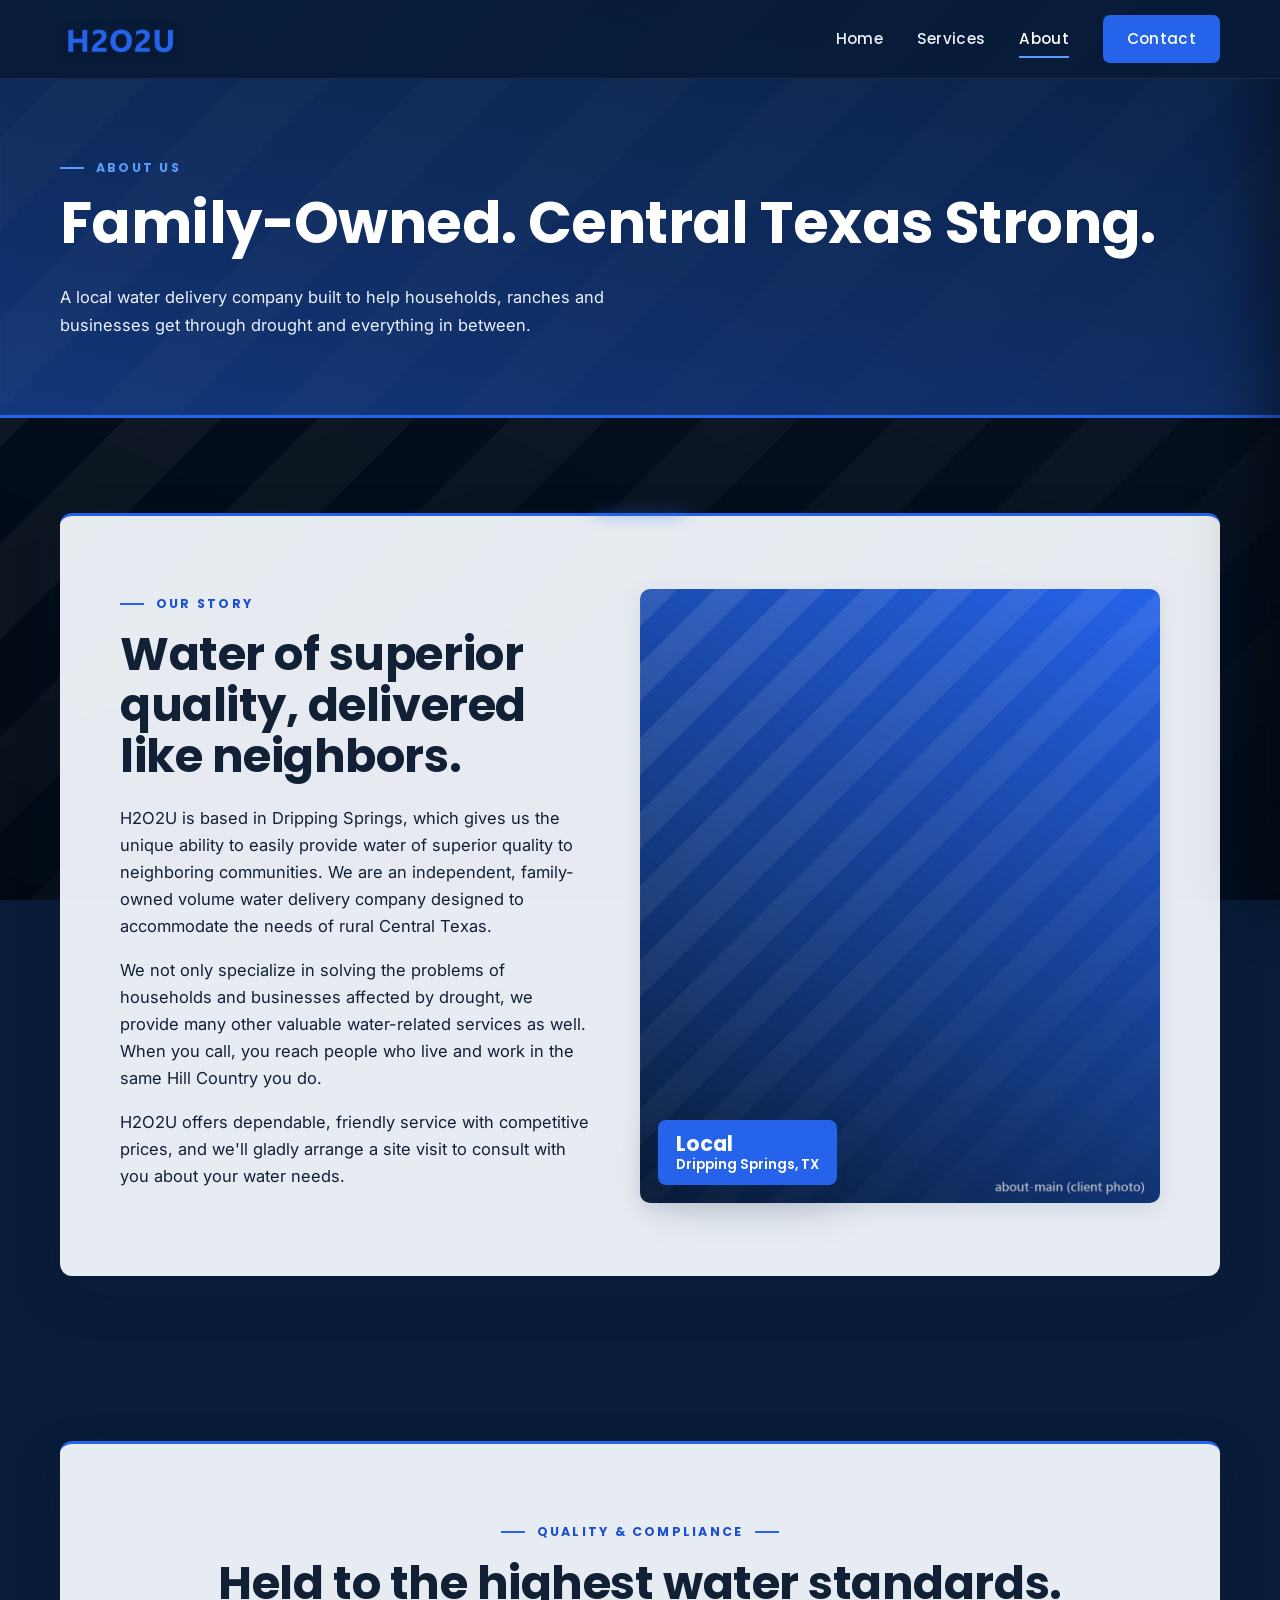
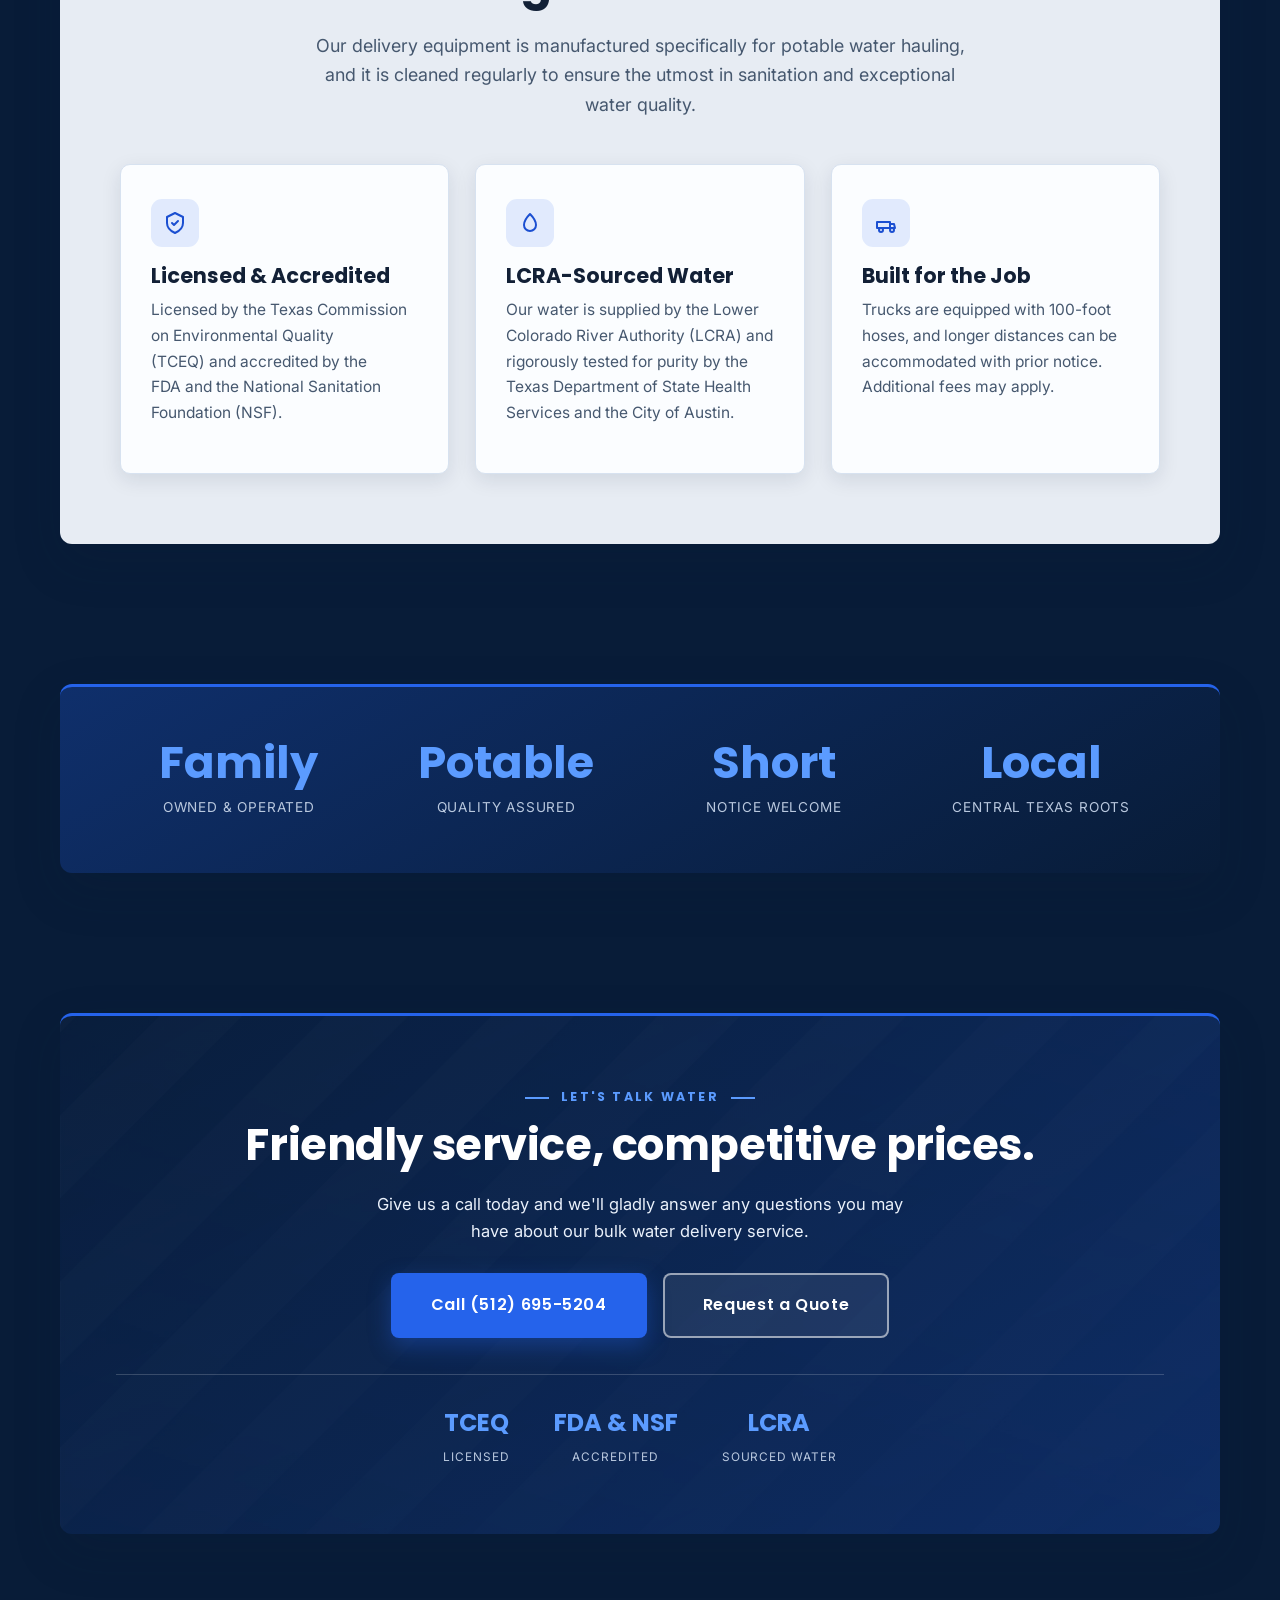
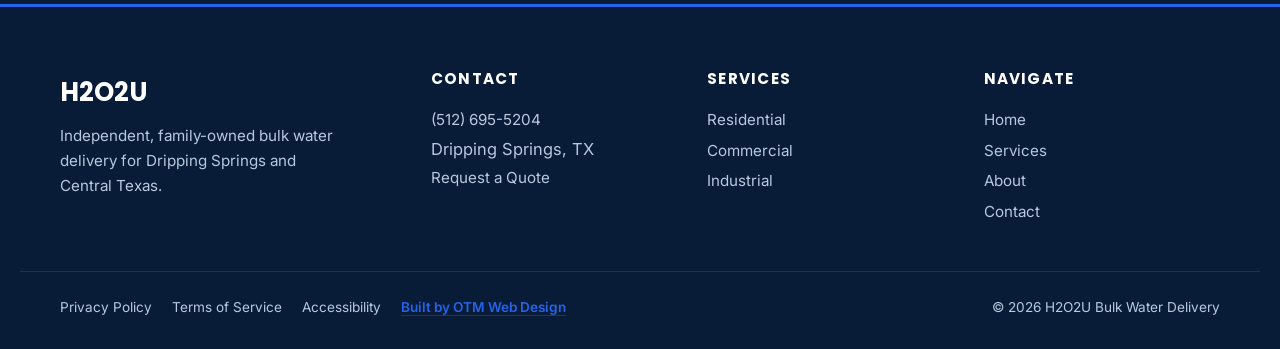
==== about.html @ 33424f6a "Initial H2O2U bulk water delivery demo site Co-Authored-By: Claude Opus 4.8 <noreply@anthropic.com>" ====
<!DOCTYPE html>
<html lang="en">
<head>
  <meta charset="UTF-8">
  <meta name="viewport" content="width=device-width, initial-scale=1.0">

  <title>About H2O2U | Family-Owned Water Delivery, Central TX</title>
  <meta name="description" content="H2O2U is an independent, family-owned bulk water delivery company in Dripping Springs, TX. TCEQ-licensed, FDA and NSF accredited, with LCRA-sourced potable water.">
  <link rel="canonical" href="https://h2o2u.net/about.html">

  <link rel="preconnect" href="https://fonts.googleapis.com">
  <link rel="preconnect" href="https://fonts.gstatic.com" crossorigin>
  <link href="https://fonts.googleapis.com/css2?family=Poppins:wght@500;600;700&family=Inter:wght@400;500;600&display=swap" rel="stylesheet">
  <link rel="icon" type="image/png" href="assets/favicon.png">

  <meta property="og:type" content="website">
  <meta property="og:site_name" content="H2O2U Bulk Water Delivery">
  <meta property="og:title" content="About H2O2U | Family-Owned Water Delivery, Central TX">
  <meta property="og:description" content="Independent, family-owned bulk water delivery in Dripping Springs. TCEQ-licensed, FDA and NSF accredited, LCRA-sourced potable water.">
  <meta property="og:url" content="https://h2o2u.net/about.html">
  <meta property="og:image" content="https://h2o2u.net/assets/og-image.jpg">
  <meta name="twitter:card" content="summary_large_image">
  <meta name="twitter:title" content="About H2O2U | Family-Owned Water Delivery, Central TX">
  <meta name="twitter:description" content="Independent, family-owned bulk water delivery in Dripping Springs, TX.">
  <meta name="twitter:image" content="https://h2o2u.net/assets/og-image.jpg">

  <link rel="stylesheet" href="styles.css">
</head>
<body data-page="about">

  <nav class="nav">
    <div class="nav-inner">
      <a class="brand" href="index.html" aria-label="H2O2U home">
        <img src="assets/logo.png" alt="H2O2U Bulk Water Delivery">
      </a>
      <div class="nav-links">
        <a href="index.html" data-nav="home">Home</a>
        <a href="services.html" data-nav="services">Services</a>
        <a href="about.html" data-nav="about">About</a>
        <a class="nav-cta" href="book.html">Contact</a>
      </div>
      <button class="hamburger" aria-label="Open menu" aria-expanded="false">
        <span></span><span></span><span></span>
      </button>
    </div>
  </nav>
  <div class="nav-backdrop"></div>
  <aside class="mobile-menu" aria-label="Mobile navigation">
    <a href="index.html" data-nav="home">Home</a>
    <a href="services.html" data-nav="services">Services</a>
    <a href="about.html" data-nav="about">About</a>
    <a class="btn btn-primary" href="book.html">Contact</a>
  </aside>

  <header class="page-hero page-hero--about">
    <div class="container">
      <span class="eyebrow">About Us</span>
      <h1>Family-Owned. Central Texas Strong.</h1>
      <p>A local water delivery company built to help households, ranches and businesses get through drought and everything in between.</p>
    </div>
  </header>

  <section class="section">
    <div class="container">
      <div class="frame has-tab">
        <div class="intro-grid">
          <div>
            <span class="eyebrow">Our Story</span>
            <h2>Water of superior quality, delivered like neighbors.</h2>
            <p>H2O2U is based in Dripping Springs, which gives us the unique ability to easily provide water of superior quality to neighboring communities. We are an independent, family-owned volume water delivery company designed to accommodate the needs of rural Central Texas.</p>
            <p>We not only specialize in solving the problems of households and businesses affected by drought, we provide many other valuable water-related services as well. When you call, you reach people who live and work in the same Hill Country you do.</p>
            <p>H2O2U offers dependable, friendly service with competitive prices, and we'll gladly arrange a site visit to consult with you about your water needs.</p>
          </div>
          <div class="intro-media">
            <img src="assets/about-main.jpg" alt="H2O2U bulk water delivery truck">
            <div class="intro-badge"><strong>Local</strong>Dripping Springs, TX</div>
          </div>
        </div>
      </div>
    </div>
  </section>

  <!-- CREDENTIALS -->
  <section class="section-sm">
    <div class="container">
      <div class="frame">
        <div class="section-head center">
          <span class="eyebrow center">Quality &amp; Compliance</span>
          <h2>Held to the highest water standards.</h2>
          <p class="lede" style="margin:0 auto;">Our delivery equipment is manufactured specifically for potable water hauling, and it is cleaned regularly to ensure the utmost in sanitation and exceptional water quality.</p>
        </div>
        <div class="svc-grid">
          <div class="svc-card">
            <div class="svc-icon" aria-hidden="true"><svg viewBox="0 0 24 24" fill="none" stroke-width="2" stroke-linecap="round" stroke-linejoin="round"><path d="M12 2l8 4v6c0 5-3.5 8-8 10-4.5-2-8-5-8-10V6z"/><path d="M9 12l2 2 4-4"/></svg></div>
            <h3>Licensed &amp; Accredited</h3>
            <p>Licensed by the Texas Commission on Environmental Quality (TCEQ) and accredited by the FDA and the National Sanitation Foundation (NSF).</p>
          </div>
          <div class="svc-card">
            <div class="svc-icon" aria-hidden="true"><svg viewBox="0 0 24 24" fill="none" stroke-width="2" stroke-linecap="round" stroke-linejoin="round"><path d="M12 3s6 6 6 11a6 6 0 0 1-12 0c0-5 6-11 6-11z"/></svg></div>
            <h3>LCRA-Sourced Water</h3>
            <p>Our water is supplied by the Lower Colorado River Authority (LCRA) and rigorously tested for purity by the Texas Department of State Health Services and the City of Austin.</p>
          </div>
          <div class="svc-card">
            <div class="svc-icon" aria-hidden="true"><svg viewBox="0 0 24 24" fill="none" stroke-width="2" stroke-linecap="round" stroke-linejoin="round"><path d="M3 17h13v-6H3z"/><path d="M16 13h4l1 4h-5z"/><circle cx="7" cy="19" r="2"/><circle cx="18" cy="19" r="2"/></svg></div>
            <h3>Built for the Job</h3>
            <p>Trucks are equipped with 100-foot hoses, and longer distances can be accommodated with prior notice. Additional fees may apply.</p>
          </div>
        </div>
      </div>
    </div>
  </section>

  <!-- VALUES / STATS -->
  <section class="section-sm">
    <div class="container">
      <div class="stats-frame">
        <div class="stats-grid">
          <div class="stat"><div class="num">Family</div><div class="label">Owned &amp; Operated</div></div>
          <div class="stat"><div class="num">Potable</div><div class="label">Quality Assured</div></div>
          <div class="stat"><div class="num">Short</div><div class="label">Notice Welcome</div></div>
          <div class="stat"><div class="num">Local</div><div class="label">Central Texas Roots</div></div>
        </div>
      </div>
    </div>
  </section>

  <!-- CTA -->
  <section class="section-sm">
    <div class="container">
      <div class="cta-frame">
        <span class="eyebrow center">Let's Talk Water</span>
        <h2>Friendly service, competitive prices.</h2>
        <p>Give us a call today and we'll gladly answer any questions you may have about our bulk water delivery service.</p>
        <div class="cta-actions">
          <a class="btn btn-primary btn-lg" href="tel:+15126955204">Call (512) 695-5204</a>
          <a class="btn btn-ghost-light btn-lg" href="book.html">Request a Quote</a>
        </div>
        <div class="cta-trust">
          <div class="ti"><b>TCEQ</b><span>Licensed</span></div>
          <div class="ti"><b>FDA &amp; NSF</b><span>Accredited</span></div>
          <div class="ti"><b>LCRA</b><span>Sourced Water</span></div>
        </div>
      </div>
    </div>
  </section>

  <footer class="footer">
    <div class="container">
      <div class="footer-grid">
        <div class="footer-brand">
          <div class="fmark">H2O2U</div>
          <p>Independent, family-owned bulk water delivery for Dripping Springs and Central Texas.</p>
        </div>
        <div>
          <h4>Contact</h4>
          <ul>
            <li><a href="tel:+15126955204">(512) 695-5204</a></li>
            <li>Dripping Springs, TX</li>
            <li><a href="book.html">Request a Quote</a></li>
          </ul>
        </div>
        <div>
          <h4>Services</h4>
          <ul>
            <li><a href="services.html">Residential</a></li>
            <li><a href="services.html">Commercial</a></li>
            <li><a href="services.html">Industrial</a></li>
          </ul>
        </div>
        <div>
          <h4>Navigate</h4>
          <ul>
            <li><a href="index.html">Home</a></li>
            <li><a href="services.html">Services</a></li>
            <li><a href="about.html">About</a></li>
            <li><a href="book.html">Contact</a></li>
          </ul>
        </div>
      </div>
    </div>
    <div class="footer-bottom">
      <div class="footer-legal">
        <a href="privacy.html">Privacy Policy</a>
        <a href="terms.html">Terms of Service</a>
        <a href="accessibility.html">Accessibility</a>
        <a href="https://otm-designs.com" target="_blank" rel="noopener">Built by OTM Web Design</a>
      </div>
      <div>&copy; 2026 H2O2U Bulk Water Delivery</div>
    </div>
  </footer>

  <a class="call-bar" href="tel:+15126955204">Call Now &middot; (512) 695-5204</a>

  <script src="script.js"></script>
</body>
</html>
---- styles.css ----
/* ============================================================
   H2O2U Bulk Water Delivery. OTM background build (cool-light)
   Dark atmospheric water background + porcelain floating frames
   ============================================================ */

:root {
  /* Dark / cool tones */
  --navy-deep: #081c38;
  --navy: #0f2f6b;
  --navy-mid: #14387a;

  /* Accent (water blue) */
  --accent: #2563eb;
  --accent-deep: #1b4fd1;   /* for small elements on light frames */
  --accent-bright: #5b9bff; /* for dark zones */
  --accent-rgb: 37, 99, 235;

  /* Cool-light frames */
  --porcelain: #f4f8fd;
  --mist: #e9f0f9;
  --card: #ffffff;
  --card-2: #fbfdff;

  /* Ink */
  --ink: #122036;
  --ink-soft: #46586f;
  --ink-faint: #6c7d94;
  --line: #d7e2f0;
  --on-dark: #eaf1fb;
  --on-dark-soft: #b9c8de;

  --shadow-soft: 0 6px 20px rgba(8, 28, 56, 0.10);
  --shadow-lift: 0 18px 48px rgba(8, 28, 56, 0.20);

  --maxw: 1240px;
  --radius: 12px;

  --font-display: 'Poppins', system-ui, sans-serif;
  --font-body: 'Inter', system-ui, sans-serif;
}

/* ---------- reset ---------- */
*, *::before, *::after { box-sizing: border-box; }
html { scroll-behavior: smooth; -webkit-text-size-adjust: 100%; }
body {
  margin: 0;
  font-family: var(--font-body);
  font-size: 16.5px;
  line-height: 1.65;
  color: var(--ink);
  background: var(--navy-deep);
  overflow-x: hidden;
}
body.nav-open { overflow: hidden; }

/* Locked atmospheric background */
body::before {
  content: "";
  position: fixed;
  inset: 0;
  background-image: url('assets/body-bg.jpg');
  background-size: cover;
  background-position: center;
  filter: brightness(0.62);
  z-index: -1;
}

img { max-width: 100%; display: block; }
a { color: inherit; text-decoration: none; }

h1, h2, h3, h4 {
  font-family: var(--font-display);
  font-weight: 700;
  line-height: 1.1;
  margin: 0 0 .5em;
  text-wrap: balance;
}
h1 { font-size: clamp(2.2rem, 5vw, 3.6rem); letter-spacing: -0.01em; }
h2 { font-size: clamp(1.9rem, 3.8vw, 2.9rem); letter-spacing: -0.01em; }
h3 { font-size: 1.3rem; }
p { margin: 0 0 1rem; text-wrap: pretty; }

/* ---------- layout helpers ---------- */
.container {
  width: 100%;
  max-width: var(--maxw);
  margin: 0 auto;
  padding: 0 40px;
}
.section { padding: 95px 0; }
.section-sm { padding: 70px 0; }

/* Floating cool-light frame */
.frame {
  position: relative;
  background: rgba(244, 248, 253, 0.95);
  border-radius: var(--radius);
  box-shadow: var(--shadow-lift);
  border-top: 3px solid var(--accent);
  padding: 70px 60px;
}
.frame::after { /* center accent tab (used on inner-page first frame) */
  content: none;
}
.frame.has-tab::after {
  content: "";
  position: absolute;
  top: -3px; left: 50%;
  transform: translateX(-50%);
  width: 90px; height: 3px;
  background: var(--accent);
  box-shadow: 0 0 14px rgba(var(--accent-rgb), 0.8);
  border-radius: 0 0 3px 3px;
}

/* ---------- eyebrow ---------- */
.eyebrow {
  display: inline-flex;
  align-items: center;
  gap: 12px;
  font-family: var(--font-display);
  font-weight: 700;
  font-size: 0.78rem;
  letter-spacing: 0.18em;
  text-transform: uppercase;
  color: var(--accent-deep);
  margin: 0 0 14px;
}
.eyebrow::before { content: ""; width: 24px; height: 2px; background: var(--accent); }
.eyebrow.center { justify-content: center; }
.eyebrow.center::after { content: ""; width: 24px; height: 2px; background: var(--accent); }

.section-head { margin-bottom: 44px; }
.section-head.center { text-align: center; }
.lede { font-size: 1.12rem; color: var(--ink-soft); max-width: 60ch; }

/* ---------- buttons ---------- */
.btn {
  display: inline-flex;
  align-items: center;
  justify-content: center;
  gap: 10px;
  font-family: var(--font-display);
  font-weight: 600;
  font-size: 0.95rem;
  letter-spacing: 0.04em;
  padding: 15px 30px;
  border-radius: 8px;
  border: 2px solid transparent;
  cursor: pointer;
  transition: transform .2s ease, background .2s ease, color .2s ease, box-shadow .2s ease, border-color .2s ease;
}
.btn-primary { background: var(--accent); color: #fff; box-shadow: 0 8px 22px rgba(var(--accent-rgb), 0.35); }
.btn-primary:hover { background: var(--accent-deep); transform: translateY(-2px); box-shadow: 0 12px 28px rgba(var(--accent-rgb), 0.45); }
.btn-outline { background: transparent; color: var(--accent-deep); border-color: var(--accent); }
.btn-outline:hover { background: var(--accent); color: #fff; transform: translateY(-2px); }
.btn-ghost-light { background: rgba(255,255,255,0.08); color: #fff; border-color: rgba(255,255,255,0.55); }
.btn-ghost-light:hover { background: #fff; color: var(--navy); transform: translateY(-2px); }
.btn-lg { padding: 17px 38px; font-size: 1rem; }

/* ============================================================
   NAV
   ============================================================ */
.nav {
  position: fixed;
  top: 0; left: 0; right: 0;
  z-index: 300;
  background: rgba(8, 28, 56, 0.92);
  border-bottom: 1px solid rgba(255,255,255,0.08);
}
.nav-inner {
  max-width: var(--maxw);
  margin: 0 auto;
  padding: 0 40px;
  height: 78px;
  display: flex;
  align-items: center;
  justify-content: space-between;
}
.brand { display: flex; align-items: center; gap: 12px; }
.brand img {
  height: 44px;
  width: auto;
  filter: drop-shadow(0 2px 6px rgba(0,0,0,0.35));
  transition: transform .25s ease;
}
.brand:hover img { transform: scale(1.04); }
.brand-text { display: flex; flex-direction: column; line-height: 1; }
.brand-mark { font-family: var(--font-display); font-weight: 700; font-size: 1.35rem; color: #fff; letter-spacing: 0.02em; }
.brand-sub { font-size: 0.62rem; letter-spacing: 0.26em; text-transform: uppercase; color: var(--accent-bright); margin-top: 3px; }

.nav-links { display: flex; align-items: center; gap: 34px; }
.nav-links a {
  font-family: var(--font-display);
  font-weight: 500;
  font-size: 0.95rem;
  color: var(--on-dark);
  letter-spacing: 0.02em;
  padding: 6px 0;
  position: relative;
}
.nav-links a::after {
  content: ""; position: absolute; left: 0; bottom: 0;
  width: 0; height: 2px; background: var(--accent-bright);
  transition: width .25s ease;
}
.nav-links a:hover::after, .nav-links a.is-active::after { width: 100%; }
.nav-links a.is-active { color: #fff; }
.nav-cta {
  background: var(--accent);
  color: #fff !important;
  padding: 11px 24px !important;
  border-radius: 7px;
  font-weight: 600;
}
.nav-cta::after { display: none; }
.nav-cta:hover { background: var(--accent-deep); }

/* hamburger */
.hamburger {
  display: none;
  position: relative;
  width: 48px; height: 48px;
  background: none; border: none; cursor: pointer;
  margin-left: auto;
  z-index: 220;
}
.hamburger span {
  position: absolute; left: 11px;
  width: 26px; height: 2.5px;
  background: var(--accent-bright);
  border-radius: 2px;
  transition: transform .3s cubic-bezier(.5,0,.2,1), opacity .3s cubic-bezier(.5,0,.2,1);
}
.hamburger span:nth-child(1) { top: 16px; }
.hamburger span:nth-child(2) { top: 22.75px; }
.hamburger span:nth-child(3) { top: 29.5px; }
.hamburger.is-open span:nth-child(1) { transform: translateY(6.75px) rotate(45deg); }
.hamburger.is-open span:nth-child(2) { opacity: 0; }
.hamburger.is-open span:nth-child(3) { transform: translateY(-6.75px) rotate(-45deg); }

/* mobile menu panel */
.mobile-menu {
  position: fixed;
  top: 0; right: 0; bottom: 0;
  width: min(78vw, 360px);
  background: linear-gradient(165deg, var(--navy-deep) 0%, var(--navy) 60%, var(--navy-mid) 100%);
  border-left: 3px solid var(--accent);
  box-shadow: -20px 0 60px rgba(0,0,0,0.45);
  padding: 96px 32px 50px;
  transform: translateX(100%);
  transition: transform .4s cubic-bezier(.5,0,.2,1);
  z-index: 210;
  display: flex;
  flex-direction: column;
}
.mobile-menu.is-open { transform: translateX(0); }
.mobile-menu a {
  font-family: var(--font-display);
  font-size: 1.55rem;
  letter-spacing: 0.1em;
  color: var(--on-dark);
  padding: 18px 0;
  border-bottom: 1px solid rgba(var(--accent-rgb), 0.18);
  transition: color .3s cubic-bezier(.5,0,.2,1), padding-left .3s cubic-bezier(.5,0,.2,1);
}
.mobile-menu a:hover, .mobile-menu a.is-active { color: var(--accent-bright); padding-left: 10px; }
.mobile-menu .btn { margin-top: 28px; width: 100%; }
.nav-backdrop {
  position: fixed; inset: 0;
  background: rgba(0,0,0,0.55);
  backdrop-filter: blur(2px);
  opacity: 0; pointer-events: none;
  transition: opacity .35s ease;
  z-index: 200;
}
.nav-backdrop.is-open { opacity: 1; pointer-events: auto; }

/* ============================================================
   HERO
   ============================================================ */
.hero {
  position: relative;
  min-height: 86vh;
  display: flex;
  align-items: center;
  background-image: linear-gradient(100deg, rgba(8,28,56,0.92) 0%, rgba(8,28,56,0.66) 44%, rgba(8,28,56,0.30) 100%), url('assets/hero-home.jpg');
  background-size: cover;
  background-position: center;
  padding: 120px 0 90px;
}
.hero-content { max-width: 680px; }
.hero .eyebrow { color: var(--accent-bright); }
.hero .eyebrow::before, .hero .eyebrow::after { background: var(--accent-bright); }
.hero h1 { color: #fff; }
.hero p { color: var(--on-dark); font-size: 1.18rem; max-width: 54ch; margin-bottom: 32px; }
.hero-actions { display: flex; flex-wrap: wrap; gap: 16px; }
.hero-phone { color: #fff; font-family: var(--font-display); font-weight: 600; }

/* inner-page hero */
.page-hero {
  position: relative;
  padding: 150px 0 76px;
  border-bottom: 3px solid var(--accent);
  background-size: cover;
  background-position: center;
}
.page-hero--services { background-image: linear-gradient(180deg, rgba(8,28,56,0.76), rgba(8,28,56,0.61)), url('assets/hero-services.jpg'); }
.page-hero--about    { background-image: linear-gradient(180deg, rgba(8,28,56,0.76), rgba(8,28,56,0.61)), url('assets/hero-about.jpg'); }
.page-hero--book     { background-image: linear-gradient(180deg, rgba(8,28,56,0.76), rgba(8,28,56,0.61)), url('assets/hero-book.jpg'); }
.page-hero .eyebrow { color: var(--accent-bright); }
.page-hero .eyebrow::before, .page-hero .eyebrow::after { background: var(--accent-bright); }
.page-hero h1 { color: #fff; }
.page-hero p { color: var(--on-dark); max-width: 60ch; margin: 0; }

/* ============================================================
   MARQUEE
   ============================================================ */
.marquee {
  background: var(--navy-deep);
  border-top: 2px solid var(--accent);
  border-bottom: 2px solid var(--accent);
  overflow: hidden;
  padding: 16px 0;
}
.marquee-track {
  display: flex;
  width: max-content;
  animation: marquee 40s linear infinite;
}
.marquee:hover .marquee-track { animation-play-state: paused; }
.marquee-item {
  display: inline-flex;
  align-items: center;
  font-family: var(--font-display);
  font-weight: 600;
  font-size: 0.92rem;
  letter-spacing: 0.08em;
  text-transform: uppercase;
  color: var(--on-dark);
  white-space: nowrap;
}
.marquee-item .dot { width: 6px; height: 6px; border-radius: 50%; background: var(--accent-bright); margin: 0 28px; }
@keyframes marquee { from { transform: translateX(0); } to { transform: translateX(-50%); } }

/* ============================================================
   INTRO GRID
   ============================================================ */
.intro-grid { display: grid; grid-template-columns: 0.95fr 1.05fr; gap: 50px; align-items: center; }
.intro-media { position: relative; }
.intro-media img { width: 100%; height: 100%; min-height: 380px; object-fit: cover; border-radius: 10px; box-shadow: var(--shadow-soft); }
.intro-badge {
  position: absolute; bottom: 18px; left: 18px;
  background: var(--accent); color: #fff;
  font-family: var(--font-display); font-weight: 600;
  padding: 12px 18px; border-radius: 8px;
  font-size: 0.85rem; line-height: 1.2;
  box-shadow: var(--shadow-lift);
}
.intro-badge strong { display: block; font-size: 1.3rem; }
.creds { margin-top: 18px; padding-top: 20px; border-top: 1px solid var(--line); color: var(--ink-soft); font-size: 0.97rem; }
.cred-tags { display: flex; flex-wrap: wrap; gap: 8px; margin-top: 14px; }
.cred-tags span {
  font-family: var(--font-display); font-weight: 600; font-size: 0.72rem; letter-spacing: 0.05em;
  background: rgba(var(--accent-rgb), 0.1); color: var(--accent-deep);
  padding: 6px 12px; border-radius: 20px;
}

/* ============================================================
   STATS BAND (deep emphasis frame)
   ============================================================ */
.stats-frame {
  background: linear-gradient(150deg, var(--navy) 0%, var(--navy-deep) 100%);
  border-top: 3px solid var(--accent);
  border-radius: var(--radius);
  box-shadow: var(--shadow-lift);
  padding: 54px 60px;
}
.stats-grid { display: grid; grid-template-columns: repeat(4, 1fr); gap: 30px; text-align: center; }
.stat .num { font-family: var(--font-display); font-weight: 700; font-size: clamp(2rem, 4vw, 2.8rem); color: var(--accent-bright); line-height: 1; }
.stat .label { color: var(--on-dark-soft); font-size: 0.85rem; letter-spacing: 0.06em; text-transform: uppercase; margin-top: 10px; }

/* ============================================================
   SERVICES GRID
   ============================================================ */
.svc-grid { display: grid; grid-template-columns: repeat(3, 1fr); gap: 26px; }
.svc-card {
  background: var(--card-2);
  border: 1px solid var(--line);
  border-radius: 10px;
  padding: 34px 30px;
  box-shadow: var(--shadow-soft);
  transition: transform .2s ease, box-shadow .2s ease, border-color .2s ease;
}
.svc-card:hover { transform: translateY(-4px); box-shadow: var(--shadow-lift); border-color: var(--accent); }
.svc-icon {
  width: 48px; height: 48px;
  display: flex; align-items: center; justify-content: center;
  background: rgba(var(--accent-rgb), 0.12);
  border-radius: 11px;
  margin-bottom: 18px;
}
.svc-icon svg { width: 24px; height: 24px; stroke: var(--accent-deep); }
.svc-card h3 { color: var(--ink); margin-bottom: 10px; }
.svc-card p { color: var(--ink-soft); font-size: 0.97rem; margin-bottom: 14px; }
.svc-list { list-style: none; margin: 0; padding: 0; }
.svc-list li { color: var(--ink-soft); font-size: 0.92rem; padding: 5px 0 5px 20px; position: relative; }
.svc-list li::before { content: ""; position: absolute; left: 0; top: 12px; width: 8px; height: 8px; border-radius: 50%; background: var(--accent); }
.svc-actions { margin-top: 40px; text-align: center; }

/* ============================================================
   GALLERY CAROUSEL (5-state peek)
   ============================================================ */
.car-viewport { position: relative; overflow: hidden; padding: 32px 0; }
.car-track {
  --slide-w: 60%; --prev-x: -150%; --next-x: 50%; --track-h: 33.75%;
  position: relative; width: 100%; padding-bottom: var(--track-h);
}
.car-slide {
  position: absolute; top: 0; left: 50%;
  width: var(--slide-w);
  aspect-ratio: 16 / 9;
  border-radius: 12px;
  background-color: var(--navy);
  background-size: cover; background-position: center; background-repeat: no-repeat;
  transform: translateX(150%) scale(0.82);
  opacity: 0; pointer-events: none; z-index: 1;
  transition: transform .65s cubic-bezier(.5,.05,.2,1), opacity .5s ease, box-shadow .65s ease;
}
.car-slide.is-far-left { transform: translateX(-250%) scale(0.82); opacity: 0; pointer-events: none; z-index: 1; }
.car-slide.is-prev { transform: translateX(var(--prev-x)) scale(0.82); opacity: 0.7; pointer-events: auto; z-index: 2; cursor: pointer; box-shadow: 0 8px 20px rgba(0,0,0,0.22); }
.car-slide.is-active { transform: translateX(-50%) scale(1); opacity: 1; pointer-events: auto; z-index: 3; box-shadow: 0 26px 60px rgba(0,0,0,0.48), 0 0 0 4px var(--accent); }
.car-slide.is-next { transform: translateX(var(--next-x)) scale(0.82); opacity: 0.7; pointer-events: auto; z-index: 2; cursor: pointer; box-shadow: 0 8px 20px rgba(0,0,0,0.22); }
.car-slide.is-far-right { transform: translateX(150%) scale(0.82); opacity: 0; pointer-events: none; z-index: 1; }

.car-nav { display: flex; justify-content: center; align-items: center; gap: 18px; margin-top: 26px; }
.car-btn {
  width: 46px; height: 46px; border-radius: 50%;
  border: 2px solid var(--accent); background: transparent; color: var(--accent-deep);
  cursor: pointer; font-size: 1.2rem; display: flex; align-items: center; justify-content: center;
  transition: background .2s ease, color .2s ease;
}
.car-btn:hover { background: var(--accent); color: #fff; }
.car-dots { display: flex; gap: 10px; }
.car-dot { width: 10px; height: 10px; border-radius: 50%; border: none; background: var(--line); cursor: pointer; transition: background .2s ease, transform .2s ease; }
.car-dot.is-active { background: var(--accent); transform: scale(1.3); }

/* ============================================================
   TESTIMONIALS CAROUSEL (one card at a time)
   ============================================================ */
.rev-viewport { position: relative; max-width: 780px; margin: 0 auto; }
.rev-track { position: relative; }
.rev-card {
  display: none;
  background: var(--card);
  border: 1px solid var(--line);
  border-left: 3px solid var(--accent);
  border-radius: 10px;
  padding: 38px 40px;
  box-shadow: var(--shadow-soft);
}
.rev-card.is-active { display: block; animation: revFade .4s ease; }
@keyframes revFade { from { opacity: 0; transform: translateY(8px); } to { opacity: 1; transform: none; } }
.rev-stars { color: #f5a623; letter-spacing: 2px; font-size: 1.05rem; margin-bottom: 14px; }
.rev-text { font-size: 1.1rem; color: var(--ink); line-height: 1.6; margin-bottom: 18px; }
.rev-author { font-family: var(--font-display); font-weight: 600; color: var(--ink); }
.rev-meta { color: var(--ink-faint); font-size: 0.85rem; }
.trust-line { text-align: center; color: var(--ink-soft); font-size: 0.95rem; margin-top: 26px; }
.trust-line strong { color: var(--accent-deep); }

/* ============================================================
   CTA STRIP
   ============================================================ */
.cta-frame {
  position: relative;
  border-radius: var(--radius);
  border-top: 3px solid var(--accent);
  box-shadow: var(--shadow-lift);
  background-image: linear-gradient(150deg, rgba(8,28,56,0.86) 0%, rgba(15,47,107,0.78) 100%), url('assets/cta-bg.jpg');
  background-size: cover; background-position: center;
  padding: 64px 56px;
  text-align: center;
  color: #fff;
}
.cta-frame .eyebrow { color: var(--accent-bright); }
.cta-frame .eyebrow::before, .cta-frame .eyebrow::after { background: var(--accent-bright); }
.cta-frame h2 { color: #fff; font-size: clamp(1.9rem, 4vw, 2.7rem); }
.cta-frame p { color: var(--on-dark); max-width: 56ch; margin: 0 auto 28px; }
.cta-actions { display: flex; flex-wrap: wrap; gap: 16px; justify-content: center; }
.cta-trust { display: flex; justify-content: center; gap: 44px; flex-wrap: wrap; margin-top: 36px; padding-top: 28px; border-top: 1px solid rgba(255,255,255,0.18); }
.cta-trust .ti { text-align: center; }
.cta-trust .ti b { display: block; font-family: var(--font-display); font-size: 1.5rem; color: var(--accent-bright); }
.cta-trust .ti span { font-size: 0.74rem; letter-spacing: 0.08em; text-transform: uppercase; color: var(--on-dark-soft); }

/* ============================================================
   FOOTER
   ============================================================ */
.footer {
  background: var(--navy-deep);
  border-top: 3px solid var(--accent);
  color: var(--on-dark-soft);
  padding: 64px 0 28px;
}
.footer-grid { display: grid; grid-template-columns: 1.4fr 1fr 1fr 1fr; gap: 40px; }
.footer h4 { font-family: var(--font-display); color: #fff; font-size: 0.95rem; letter-spacing: 0.08em; text-transform: uppercase; margin-bottom: 18px; }
.footer-brand .fmark { font-family: var(--font-display); font-weight: 700; font-size: 1.6rem; color: #fff; }
.footer-brand p { font-size: 0.95rem; margin-top: 10px; max-width: 32ch; }
.footer a { color: var(--on-dark-soft); font-size: 0.95rem; line-height: 2; transition: color .2s ease; }
.footer a:hover { color: var(--accent-bright); }
.footer ul { list-style: none; margin: 0; padding: 0; }
.footer-bottom {
  max-width: var(--maxw); margin: 44px auto 0; padding: 22px 40px 0;
  border-top: 1px solid rgba(255,255,255,0.1);
  display: flex; justify-content: space-between; align-items: center; flex-wrap: wrap; gap: 14px;
  font-size: 0.85rem;
}
.footer-legal a { margin-right: 16px; font-size: 0.85rem; }
a[href*="otm-designs"] {
  color: var(--accent);
  font-weight: 600;
  border-bottom: 1px solid rgba(var(--accent-rgb), 0.4);
}
a[href*="otm-designs"]:hover { color: var(--accent-bright); border-color: var(--accent-bright); }

/* ============================================================
   FORMS / BOOK PAGE
   ============================================================ */
.book-grid { display: grid; grid-template-columns: 1.4fr 1fr; gap: 40px; align-items: start; }
.form-shell { position: relative; }
.field { margin-bottom: 18px; }
.field label { display: block; font-family: var(--font-display); font-weight: 600; font-size: 0.85rem; color: var(--ink); margin-bottom: 7px; }
.field input, .field select, .field textarea {
  width: 100%;
  font-family: var(--font-body); font-size: 1rem;
  padding: 13px 15px;
  border: 1px solid var(--line);
  border-radius: 8px;
  background: #fff; color: var(--ink);
  transition: border-color .2s ease, box-shadow .2s ease;
}
.field input:focus, .field select:focus, .field textarea:focus {
  outline: none; border-color: var(--accent);
  box-shadow: 0 0 0 3px rgba(var(--accent-rgb), 0.18);
}
.field textarea { min-height: 130px; resize: vertical; }
.field-row { display: grid; grid-template-columns: 1fr 1fr; gap: 18px; }
.contact-side .ci { display: flex; gap: 14px; align-items: flex-start; margin-bottom: 22px; }
.contact-side .ci svg { width: 22px; height: 22px; stroke: var(--accent-deep); flex-shrink: 0; margin-top: 3px; }
.contact-side .ci b { display: block; font-family: var(--font-display); color: var(--ink); }
.contact-side .ci span, .contact-side .ci a { color: var(--ink-soft); font-size: 0.95rem; }

/* ============================================================
   LEGAL / THANK YOU
   ============================================================ */
.legal-body { max-width: 820px; }
.legal-body h2 { font-size: 1.5rem; margin-top: 36px; color: var(--ink); }
.legal-body p, .legal-body li { color: var(--ink-soft); }
.legal-updated { color: var(--ink-faint); font-size: 0.9rem; margin-bottom: 24px; }
.simple-head { padding: 150px 0 60px; background: linear-gradient(150deg, var(--navy), var(--navy-deep)); border-bottom: 3px solid var(--accent); }
.simple-head h1 { color: #fff; }
.thanks-wrap { text-align: center; max-width: 600px; margin: 0 auto; }
.thanks-icon { width: 76px; height: 76px; margin: 0 auto 24px; background: rgba(var(--accent-rgb),0.12); border-radius: 50%; display: flex; align-items: center; justify-content: center; }
.thanks-icon svg { width: 38px; height: 38px; stroke: var(--accent-deep); }

/* sticky mobile call bar */
.call-bar {
  display: none;
  position: fixed; left: 0; right: 0; bottom: 0;
  background: var(--accent);
  z-index: 90;
  text-align: center;
  padding: 13px;
  color: #fff;
  font-family: var(--font-display); font-weight: 600; letter-spacing: 0.03em;
  box-shadow: 0 -6px 18px rgba(0,0,0,0.25);
}

/* ============================================================
   RESPONSIVE
   ============================================================ */
@media (max-width: 1100px) {
  .car-track { --slide-w: 72%; --prev-x: -135%; --next-x: 35%; --track-h: 40.5%; }
  .intro-grid { gap: 36px; }
  .footer-grid { grid-template-columns: 1fr 1fr; gap: 34px; }
}
@media (max-width: 900px) {
  .nav-links { display: none; }
  .hamburger { display: block; }
  .frame { padding: 50px 36px; }
  .stats-frame { padding: 44px 36px; }
  .cta-frame { padding: 50px 34px; }
  .intro-grid { grid-template-columns: 1fr; }
  .svc-grid { grid-template-columns: 1fr; }
  .stats-grid { grid-template-columns: 1fr 1fr; gap: 28px; }
  .book-grid { grid-template-columns: 1fr; }
  .car-track { --slide-w: 82%; --prev-x: -125%; --next-x: 25%; --track-h: 46.125%; }
  .call-bar { display: block; }
  body { padding-bottom: 50px; }
}
@media (max-width: 560px) {
  .container { padding: 0 22px; }
  .nav-inner { padding: 0 22px; }
  .frame { padding: 36px 22px; }
  .section { padding: 70px 0; }
  .hero { min-height: 78vh; }
  .car-track { --slide-w: 92%; --track-h: 51.75%; }
  .car-slide.is-prev, .car-slide.is-next { opacity: 0; }
  .field-row { grid-template-columns: 1fr; }
  .footer-grid { grid-template-columns: 1fr; }
  .footer-bottom { flex-direction: column; align-items: flex-start; }
  .cta-trust { gap: 28px; }
}

@media (prefers-reduced-motion: reduce) {
  .marquee-track { animation: none; }
  * { scroll-behavior: auto; }
}
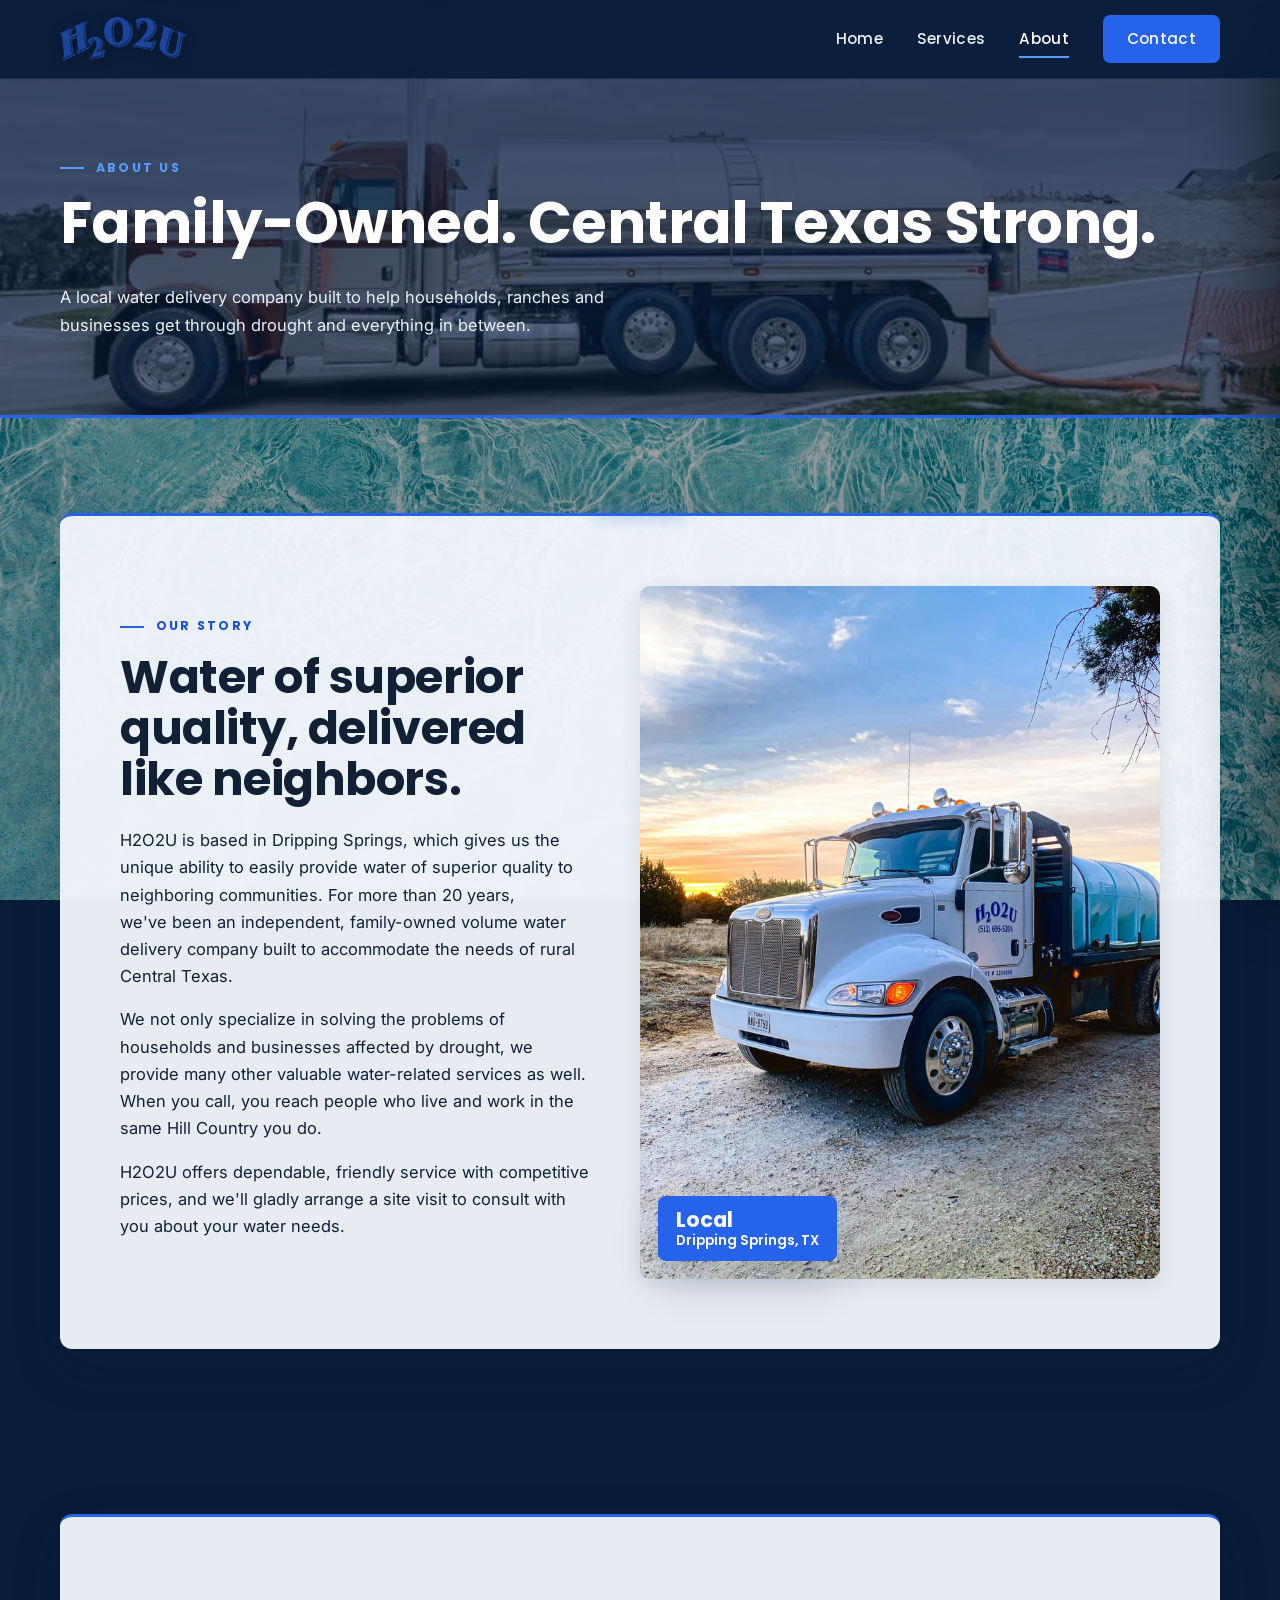
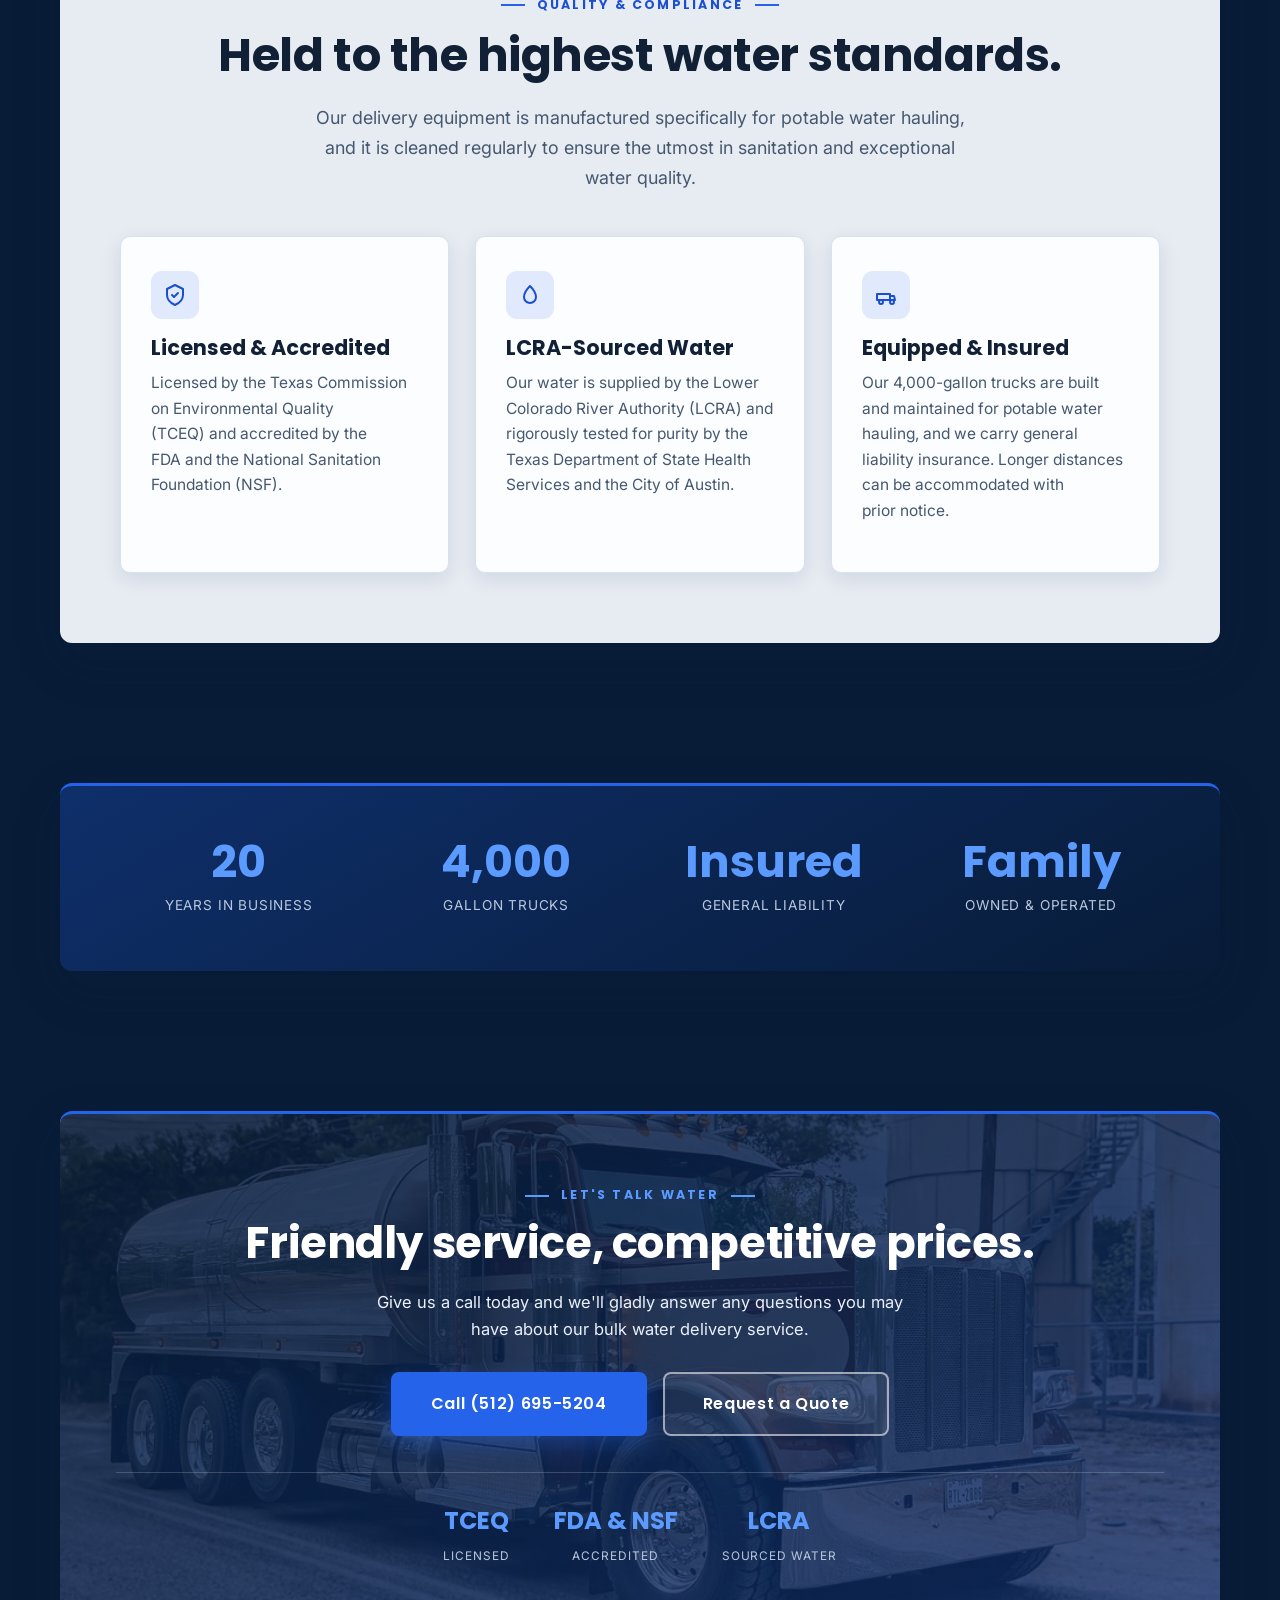
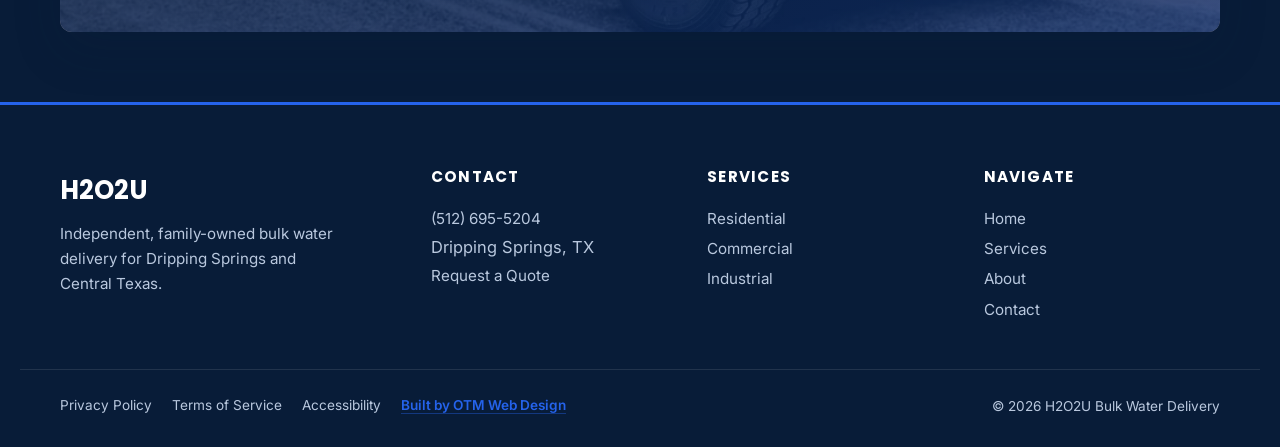
==== commit 07b59cd8: "Owner updates: 20 yrs in business, 4,000-gal trucks, general liability insured; remove 100ft hose re" ====
--- a/about.html
+++ b/about.html
@@ -67,7 +67,7 @@
           <div>
             <span class="eyebrow">Our Story</span>
             <h2>Water of superior quality, delivered like neighbors.</h2>
-            <p>H2O2U is based in Dripping Springs, which gives us the unique ability to easily provide water of superior quality to neighboring communities. We are an independent, family-owned volume water delivery company designed to accommodate the needs of rural Central Texas.</p>
+            <p>H2O2U is based in Dripping Springs, which gives us the unique ability to easily provide water of superior quality to neighboring communities. For more than 20 years, we've been an independent, family-owned volume water delivery company built to accommodate the needs of rural Central Texas.</p>
             <p>We not only specialize in solving the problems of households and businesses affected by drought, we provide many other valuable water-related services as well. When you call, you reach people who live and work in the same Hill Country you do.</p>
             <p>H2O2U offers dependable, friendly service with competitive prices, and we'll gladly arrange a site visit to consult with you about your water needs.</p>
           </div>
@@ -102,8 +102,8 @@
           </div>
           <div class="svc-card">
             <div class="svc-icon" aria-hidden="true"><svg viewBox="0 0 24 24" fill="none" stroke-width="2" stroke-linecap="round" stroke-linejoin="round"><path d="M3 17h13v-6H3z"/><path d="M16 13h4l1 4h-5z"/><circle cx="7" cy="19" r="2"/><circle cx="18" cy="19" r="2"/></svg></div>
-            <h3>Built for the Job</h3>
-            <p>Trucks are equipped with 100-foot hoses, and longer distances can be accommodated with prior notice. Additional fees may apply.</p>
+            <h3>Equipped &amp; Insured</h3>
+            <p>Our 4,000-gallon trucks are built and maintained for potable water hauling, and we carry general liability insurance. Longer distances can be accommodated with prior notice.</p>
           </div>
         </div>
       </div>
@@ -115,10 +115,10 @@
     <div class="container">
       <div class="stats-frame">
         <div class="stats-grid">
+          <div class="stat"><div class="num">20</div><div class="label">Years in Business</div></div>
+          <div class="stat"><div class="num">4,000</div><div class="label">Gallon Trucks</div></div>
+          <div class="stat"><div class="num">Insured</div><div class="label">General Liability</div></div>
           <div class="stat"><div class="num">Family</div><div class="label">Owned &amp; Operated</div></div>
-          <div class="stat"><div class="num">Potable</div><div class="label">Quality Assured</div></div>
-          <div class="stat"><div class="num">Short</div><div class="label">Notice Welcome</div></div>
-          <div class="stat"><div class="num">Local</div><div class="label">Central Texas Roots</div></div>
         </div>
       </div>
     </div>
--- a/styles.css
+++ b/styles.css
@@ -384,6 +384,9 @@
    SERVICES GRID
    ============================================================ */
 .svc-grid { display: grid; grid-template-columns: repeat(3, 1fr); gap: 26px; }
+/* Balanced column counts for non-3 item sets (no orphan last row) */
+.svc-grid.cols-2 { grid-template-columns: repeat(2, 1fr); }
+.svc-grid.cols-4 { grid-template-columns: repeat(4, 1fr); }
 .svc-card {
   background: var(--card-2);
   border: 1px solid var(--line);
@@ -582,6 +585,7 @@
   .car-track { --slide-w: 72%; --prev-x: -135%; --next-x: 35%; --track-h: 40.5%; }
   .intro-grid { gap: 36px; }
   .footer-grid { grid-template-columns: 1fr 1fr; gap: 34px; }
+  .svc-grid.cols-4 { grid-template-columns: repeat(2, 1fr); } /* 4-up becomes 2x2 on tablet */
 }
 @media (max-width: 900px) {
   .nav-links { display: none; }
@@ -605,6 +609,7 @@
   .hero { min-height: 78vh; }
   .car-track { --slide-w: 92%; --track-h: 51.75%; }
   .car-slide.is-prev, .car-slide.is-next { opacity: 0; }
+  .svc-grid.cols-2, .svc-grid.cols-4 { grid-template-columns: 1fr; }
   .field-row { grid-template-columns: 1fr; }
   .footer-grid { grid-template-columns: 1fr; }
   .footer-bottom { flex-direction: column; align-items: flex-start; }
